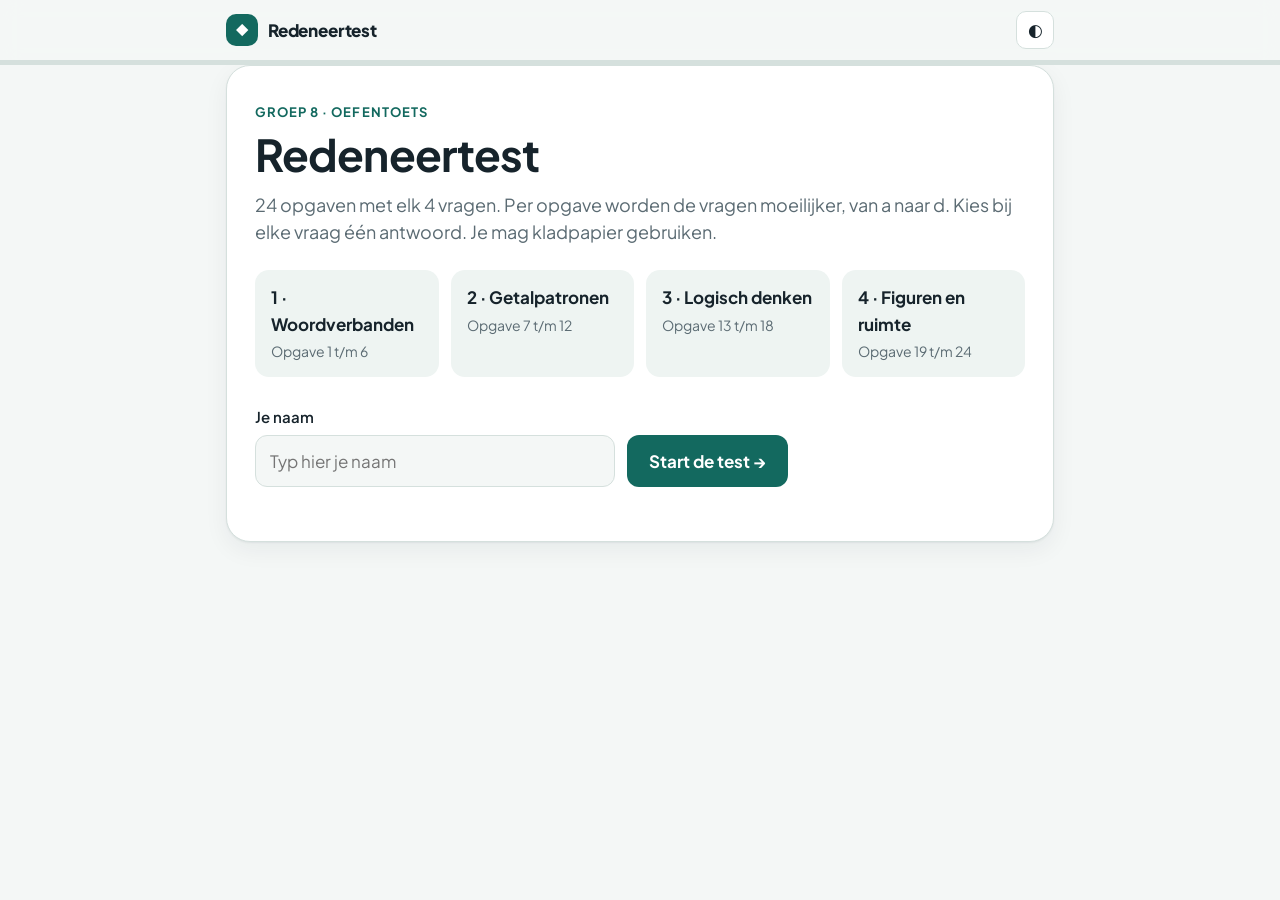
==== index.html @ 048a5d3c "Redeneertest groep 8 als interactieve website Co-Authored-By: Claude Opus 5.5 <noreply@anthropic.com" ====
<!doctype html>
<html lang="nl">
<head>
<meta charset="utf-8">
<meta name="viewport" content="width=device-width, initial-scale=1">
<title>Redeneertest Groep 8</title>
<meta name="description" content="Oefen-redeneertest voor groep 8: woordverbanden, getalpatronen, logisch denken en figuren en ruimte.">
<link rel="preconnect" href="https://fonts.googleapis.com">
<link rel="preconnect" href="https://fonts.gstatic.com" crossorigin>
<link href="https://fonts.googleapis.com/css2?family=Plus+Jakarta+Sans:wght@400;500;600;700;800&display=swap" rel="stylesheet">
<style>
:root{
  --bg:#f4f7f6; --surface:#ffffff; --surface-2:#eef4f2; --ink:#16232b; --muted:#5b6b73;
  --line:#d5e0dd; --brand:#13695f; --brand-ink:#ffffff; --brand-soft:#dcefeb;
  --good:#1f8a4c; --good-soft:#e2f5ea; --bad:#c2410c; --bad-soft:#fdeadf;
  --fig:#1b2a33; --fig-bg:#ffffff; --accent:#e0902a;
  --shadow:0 1px 2px rgba(16,35,43,.06),0 8px 24px rgba(16,35,43,.06);
  --radius:16px;
}
@media (prefers-color-scheme: dark){
  :root:not([data-theme="light"]){
    --bg:#0f1719; --surface:#172225; --surface-2:#1e2c30; --ink:#e7efed; --muted:#9db0b2;
    --line:#2c3d41; --brand:#4cc3ad; --brand-ink:#08201c; --brand-soft:#1d3a36;
    --good:#4ccf86; --good-soft:#173328; --bad:#ff8a5c; --bad-soft:#3a2219;
    --fig:#e7efed; --fig-bg:#172225; --accent:#f0b25a;
    --shadow:0 1px 2px rgba(0,0,0,.3),0 8px 24px rgba(0,0,0,.25);
  }
}
:root[data-theme="dark"]{
  --bg:#0f1719; --surface:#172225; --surface-2:#1e2c30; --ink:#e7efed; --muted:#9db0b2;
  --line:#2c3d41; --brand:#4cc3ad; --brand-ink:#08201c; --brand-soft:#1d3a36;
  --good:#4ccf86; --good-soft:#173328; --bad:#ff8a5c; --bad-soft:#3a2219;
  --fig:#e7efed; --fig-bg:#172225; --accent:#f0b25a;
  --shadow:0 1px 2px rgba(0,0,0,.3),0 8px 24px rgba(0,0,0,.25);
}
*{box-sizing:border-box}
html,body{margin:0}
body{background:var(--bg);color:var(--ink);font-family:"Plus Jakarta Sans",system-ui,-apple-system,"Segoe UI",sans-serif;font-size:17px;line-height:1.55;-webkit-font-smoothing:antialiased}
.wrap{max-width:860px;margin:0 auto;padding:0 16px}
header.top{position:sticky;top:0;z-index:10;background:color-mix(in srgb,var(--bg) 88%,transparent);backdrop-filter:blur(10px);border-bottom:1px solid var(--line)}
header.top .wrap{display:flex;align-items:center;gap:12px;height:60px}
.logo{display:flex;align-items:center;gap:10px;font-weight:800;letter-spacing:-.01em}
.logo-mark{width:32px;height:32px;border-radius:10px;background:var(--brand);color:var(--brand-ink);display:grid;place-items:center;font-size:16px}
.spacer{flex:1}
.icon-btn{border:1px solid var(--line);background:var(--surface);color:var(--ink);border-radius:10px;width:38px;height:38px;display:grid;place-items:center;cursor:pointer;font-size:17px}
.progress{height:4px;background:var(--line)}
.progress>div{height:100%;background:var(--brand);width:0;transition:width .3s ease}
main{padding:28px 0 80px}
.hidden{display:none!important}

/* Start */
.hero{background:var(--surface);border:1px solid var(--line);border-radius:24px;padding:36px 28px;box-shadow:var(--shadow)}
.eyebrow{color:var(--brand);font-weight:700;font-size:13px;letter-spacing:.08em;text-transform:uppercase}
h1{font-size:clamp(30px,6vw,44px);line-height:1.1;margin:8px 0 12px;letter-spacing:-.02em}
.lead{color:var(--muted);font-size:18px;max-width:60ch;margin:0 0 24px}
.parts{display:grid;grid-template-columns:repeat(auto-fit,minmax(170px,1fr));gap:12px;margin:0 0 28px}
.part{background:var(--surface-2);border-radius:14px;padding:14px 16px}
.part b{display:block}
.part span{color:var(--muted);font-size:14px}
label.field{display:block;font-weight:600;font-size:15px;margin-bottom:6px}
input[type=text]{width:100%;max-width:360px;font:inherit;padding:12px 14px;border-radius:12px;border:1.5px solid var(--line);background:var(--bg);color:var(--ink)}
input[type=text]:focus{outline:none;border-color:var(--brand)}
.row{display:flex;flex-wrap:wrap;gap:12px;align-items:center}
.btn{font:inherit;font-weight:700;border:0;border-radius:12px;padding:13px 22px;cursor:pointer;background:var(--brand);color:var(--brand-ink);transition:transform .08s ease,filter .15s}
.btn:hover{filter:brightness(1.07)}
.btn:active{transform:translateY(1px)}
.btn.ghost{background:transparent;color:var(--ink);border:1.5px solid var(--line)}
.btn:disabled{opacity:.4;cursor:default}
.note{color:var(--muted);font-size:14px;margin-top:18px}

/* Quiz */
.nav-strip{display:flex;gap:6px;overflow-x:auto;padding:4px 2px 14px;scrollbar-width:thin}
.nav-dot{flex:0 0 auto;min-width:38px;height:38px;border-radius:10px;border:1.5px solid var(--line);background:var(--surface);color:var(--muted);font:inherit;font-size:14px;font-weight:700;cursor:pointer;position:relative}
.nav-dot.done{background:var(--brand-soft);color:var(--brand);border-color:transparent}
.nav-dot.current{border-color:var(--brand);color:var(--ink);box-shadow:0 0 0 3px color-mix(in srgb,var(--brand) 25%,transparent)}
.nav-sep{flex:0 0 1px;background:var(--line);margin:4px 4px}
.sec-head{margin:6px 0 16px}
.sec-head .eyebrow{font-size:12px}
.sec-head h2{margin:2px 0 0;font-size:28px;letter-spacing:-.02em}
.card{background:var(--surface);border:1px solid var(--line);border-radius:var(--radius);box-shadow:var(--shadow);padding:22px 22px 8px;margin-bottom:16px}
.card-title{display:flex;align-items:center;justify-content:space-between;margin-bottom:6px}
.card-title h3{margin:0;font-size:18px}
.pill{font-size:13px;font-weight:700;color:var(--muted);background:var(--surface-2);padding:4px 10px;border-radius:999px}
.q{padding:16px 0 18px;border-top:1px solid var(--line)}
.q:first-of-type{border-top:0}
.q-head{display:flex;gap:12px;align-items:flex-start}
.q-num{flex:0 0 auto;font-weight:800;color:var(--brand);min-width:34px}
.q-text{flex:1}
.q-text b{font-weight:700}
.q-sub{color:var(--muted)}
.level{display:inline-flex;gap:3px;margin-left:6px;vertical-align:middle}
.level i{width:6px;height:6px;border-radius:50%;background:var(--line)}
.level i.on{background:var(--accent)}
.opts{display:grid;grid-template-columns:repeat(auto-fit,minmax(170px,1fr));gap:8px;margin:12px 0 0 46px}
.opts.wide{grid-template-columns:repeat(auto-fit,minmax(260px,1fr))}
.opt{display:flex;align-items:center;gap:10px;text-align:left;font:inherit;font-size:16px;padding:11px 14px;border-radius:12px;border:1.5px solid var(--line);background:var(--bg);color:var(--ink);cursor:pointer;transition:border-color .12s,background .12s}
.opt:hover{border-color:color-mix(in srgb,var(--brand) 55%,var(--line))}
.opt .k{flex:0 0 auto;width:28px;height:28px;border-radius:8px;display:grid;place-items:center;font-weight:800;font-size:14px;background:var(--surface-2);color:var(--muted)}
.opt.sel{border-color:var(--brand);background:var(--brand-soft)}
.opt.sel .k{background:var(--brand);color:var(--brand-ink)}
.opt:focus-visible{outline:3px solid color-mix(in srgb,var(--brand) 40%,transparent);outline-offset:2px}
.fig{margin:14px 0 0 46px;display:flex;flex-wrap:wrap;gap:18px;align-items:center}
.seq{display:flex;flex-wrap:wrap;gap:6px;margin-top:8px}
.seq span{min-width:44px;padding:6px 10px;text-align:center;border-radius:10px;background:var(--surface-2);font-weight:800;font-variant-numeric:tabular-nums}
.seq span.qm{background:var(--accent);color:#1b1206}
.seq span.ar{background:transparent;min-width:auto;padding:6px 2px;color:var(--muted)}
.seq span.sp{background:transparent;min-width:12px;padding:0}
.quote{display:block;margin:6px 0;padding-left:12px;border-left:3px solid var(--line)}
.foot-nav{display:flex;gap:12px;justify-content:space-between;margin-top:8px}

/* figures */
.arrows{display:flex;gap:6px;align-items:center}
.arrows svg{width:40px;height:40px}
.qbox{width:40px;height:40px;border-radius:10px;border:2px dashed var(--accent);display:grid;place-items:center;font-weight:800;color:var(--accent)}
.rules{display:grid;gap:8px}
.rule{display:flex;align-items:center;gap:10px}
.rule .to{color:var(--muted);font-weight:700}
.rule .plus{color:var(--muted);font-weight:700}
.strip{display:flex}
.strip i{width:24px;height:24px;border:2px solid var(--fig);margin-left:-2px;background:var(--fig-bg)}
.strip i:first-child{margin-left:0}
.strip i.on{background:var(--fig)}
.grid{position:relative;display:grid;gap:2px;padding:4px}
.grid .c{width:var(--s);height:var(--s);display:grid;place-items:center;font-weight:800;font-size:calc(var(--s)*.4);outline:2px solid var(--fig);background:var(--fig-bg);color:var(--fig)}
.grid .c.blank{outline:0;background:transparent}
.grid .c.on{background:var(--fig)}
.grid .c.lab{background:var(--surface-2)}
.grid .c.dot::after{content:"";width:34%;height:34%;border-radius:50%;background:var(--fig)}
.grid .c.cross::after{content:"×";font-size:calc(var(--s)*.6);line-height:1}
.grid .c.start{background:var(--accent);color:#1b1206}
.mline{position:absolute;border:0 dashed var(--accent)}
.mline.v{border-left-width:3px;top:-8px;bottom:-8px}
.mline.h{border-top-width:3px;left:-8px;right:-8px}
.rot-arrow{font-size:26px;color:var(--muted);font-weight:700}

/* Results */
.score-hero{display:grid;grid-template-columns:auto 1fr;gap:28px;align-items:center}
@media (max-width:620px){.score-hero{grid-template-columns:1fr;justify-items:center;text-align:center}}
.ring{position:relative;width:170px;height:170px}
.ring svg{width:100%;height:100%;transform:rotate(-90deg)}
.ring .val{position:absolute;inset:0;display:grid;place-items:center;text-align:center}
.ring .val b{font-size:44px;line-height:1;letter-spacing:-.03em}
.ring .val span{display:block;color:var(--muted);font-size:14px;font-weight:600}
.bars{display:grid;gap:14px;margin-top:6px}
.bar-row{display:grid;grid-template-columns:1fr auto;gap:4px 12px}
.bar-row .t{font-weight:600}
.bar-row .n{font-weight:800;font-variant-numeric:tabular-nums}
.bar{grid-column:1/-1;height:10px;border-radius:99px;background:var(--surface-2);overflow:hidden}
.bar>div{height:100%;border-radius:99px;background:var(--brand);width:0;transition:width .8s cubic-bezier(.2,.8,.2,1)}
.levels{display:grid;grid-template-columns:repeat(4,1fr);gap:8px;margin-top:18px}
.lv{background:var(--surface-2);border-radius:12px;padding:10px;text-align:center}
.lv b{display:block;font-size:20px}
.lv span{font-size:13px;color:var(--muted)}
.filter{display:flex;gap:8px;margin:28px 0 14px;flex-wrap:wrap;align-items:center}
.filter h2{margin:0 auto 0 0;font-size:22px}
.chip{font:inherit;font-size:14px;font-weight:700;padding:7px 14px;border-radius:999px;border:1.5px solid var(--line);background:var(--surface);color:var(--muted);cursor:pointer}
.chip.on{background:var(--ink);color:var(--bg);border-color:var(--ink)}
.rv{display:grid;grid-template-columns:auto 1fr;gap:4px 14px;padding:14px 0;border-top:1px solid var(--line)}
.rv:first-child{border-top:0}
.badge{width:30px;height:30px;border-radius:50%;display:grid;place-items:center;font-weight:800;font-size:15px}
.badge.ok{background:var(--good-soft);color:var(--good)}
.badge.no{background:var(--bad-soft);color:var(--bad)}
.rv .id{font-weight:800;margin-right:6px}
.rv .ans{font-size:15px;margin-top:4px}
.rv .ans .yours{color:var(--bad);font-weight:600}
.rv .ans .right{color:var(--good);font-weight:700}
.rv .why{grid-column:2;color:var(--muted);font-size:15px}
.msg{font-size:22px;font-weight:800;margin:0 0 4px;letter-spacing:-.01em}
@media (max-width:560px){
  .opts,.fig{margin-left:0}
  .card{padding:18px 16px 6px}
  .hero{padding:26px 18px}
  .q-num{min-width:30px}
}
@media print{header.top,.foot-nav,.filter .chip,#restartBtn{display:none!important}}
</style>
</head>
<body>
<header class="top">
  <div class="wrap">
    <div class="logo"><div class="logo-mark">◆</div><span>Redeneertest</span></div>
    <div class="spacer"></div>
    <button class="icon-btn" id="themeBtn" title="Licht / donker" aria-label="Wissel licht en donker">◐</button>
  </div>
  <div class="progress"><div id="progBar"></div></div>
</header>

<main class="wrap">
  <!-- START -->
  <section id="startView">
    <div class="hero">
      <div class="eyebrow">Groep 8 · oefentoets</div>
      <h1>Redeneertest</h1>
      <p class="lead">24 opgaven met elk 4 vragen. Per opgave worden de vragen moeilijker, van a naar d. Kies bij elke vraag één antwoord. Je mag kladpapier gebruiken.</p>
      <div class="parts">
        <div class="part"><b>1 · Woordverbanden</b><span>Opgave 1 t/m 6</span></div>
        <div class="part"><b>2 · Getalpatronen</b><span>Opgave 7 t/m 12</span></div>
        <div class="part"><b>3 · Logisch denken</b><span>Opgave 13 t/m 18</span></div>
        <div class="part"><b>4 · Figuren en ruimte</b><span>Opgave 19 t/m 24</span></div>
      </div>
      <label class="field" for="nameInput">Je naam</label>
      <div class="row">
        <input type="text" id="nameInput" placeholder="Typ hier je naam" autocomplete="off">
        <button class="btn" id="startBtn">Start de test →</button>
      </div>
      <p class="note" id="resumeNote"></p>
    </div>
  </section>

  <!-- QUIZ -->
  <section id="quizView" class="hidden">
    <nav class="nav-strip" id="navStrip" aria-label="Opgaven"></nav>
    <div class="sec-head"><div class="eyebrow" id="secEyebrow"></div><h2 id="secTitle"></h2></div>
    <div id="cardHost"></div>
    <div class="foot-nav">
      <button class="btn ghost" id="prevBtn">← Vorige</button>
      <button class="btn" id="nextBtn">Volgende →</button>
    </div>
  </section>

  <!-- RESULTS -->
  <section id="resultView" class="hidden">
    <div class="hero">
      <div class="score-hero">
        <div class="ring">
          <svg viewBox="0 0 120 120"><circle cx="60" cy="60" r="52" fill="none" stroke="var(--surface-2)" stroke-width="12"/><circle id="ringArc" cx="60" cy="60" r="52" fill="none" stroke="var(--brand)" stroke-width="12" stroke-linecap="round" stroke-dasharray="326.7" stroke-dashoffset="326.7" style="transition:stroke-dashoffset 1s cubic-bezier(.2,.8,.2,1)"/></svg>
          <div class="val"><div><b id="scoreNum">0</b><span id="scoreOf">van 96</span></div></div>
        </div>
        <div>
          <div class="eyebrow" id="resName">Jouw score</div>
          <p class="msg" id="scoreMsg"></p>
          <div class="bars" id="bars"></div>
        </div>
      </div>
      <div class="levels" id="levels"></div>
      <div class="row" style="margin-top:24px">
        <button class="btn" id="restartBtn">Opnieuw beginnen</button>
        <button class="btn ghost" onclick="window.print()">Afdrukken</button>
      </div>
    </div>
    <div class="filter">
      <h2>Nakijken</h2>
      <button class="chip on" data-f="all">Alles</button>
      <button class="chip" data-f="wrong">Alleen fout</button>
    </div>
    <div class="card" id="review" style="padding-bottom:12px"></div>
  </section>
</main>

<script>
/* ---------- figure helpers ---------- */
const seq = (arr) => '<div class="seq">' + arr.map(v => v === '?' ? '<span class="qm">?</span>' : v === '|' ? '<span class="sp"></span>' : v === '→' ? '<span class="ar">→</span>' : `<span>${v}</span>`).join('') + '</div>';
const arrowSvg = (deg) => `<svg viewBox="0 0 40 40" aria-hidden="true"><g transform="rotate(${deg} 20 20)" stroke="var(--fig)" stroke-width="3.2" fill="none" stroke-linecap="round" stroke-linejoin="round"><line x1="20" y1="33" x2="20" y2="8"/><polyline points="11,16 20,7 29,16"/></g></svg>`;
const arrows = (list) => '<div class="arrows">' + list.map(arrowSvg).join('') + '<div class="qbox">?</div></div>';
const shape = (type, filled, rot = 0) => {
  const f = filled ? 'var(--fig)' : 'none';
  let el = type === 'sq' ? `<rect x="8" y="8" width="24" height="24" />`
         : type === 'ci' ? `<circle cx="20" cy="20" r="13" />`
         : `<polygon points="20,6 34,31 6,31" />`;
  return `<svg viewBox="0 0 40 40" width="38" height="38" aria-hidden="true"><g transform="rotate(${rot} 20 20)" fill="${f}" stroke="var(--fig)" stroke-width="2.4" stroke-linejoin="round">${el}</g></svg>`;
};
const rules = (rows) => '<div class="rules">' + rows.map(r => `<div class="rule">${r.join('')}</div>`).join('') + '</div>';
const TO = '<span class="to">→</span>', QB = '<div class="qbox">?</div>', PLUS = '<span class="plus">+</span>';
const strip = (s) => '<div class="strip">' + [...s].map(ch => `<i class="${ch === '#' ? 'on' : ''}"></i>`).join('') + '</div>';
/* grid: rows = array of arrays. tokens: '' white, '#' black, '.' dot, 'x' cross, '_' none, '*X' highlighted label, other = label */
function grid(rows, o = {}) {
  const s = o.s || 36, gap = 2, pad = 4;
  const cols = Math.max(...rows.map(r => r.length));
  let h = `<div class="grid" style="--s:${s}px;grid-template-columns:repeat(${cols},${s}px)">`;
  rows.forEach(r => r.forEach(t => {
    let cls = 'c', txt = '';
    if (t === '#') cls += ' on';
    else if (t === '.') cls += ' dot';
    else if (t === 'x') cls += ' cross';
    else if (t === '_') cls += ' blank';
    else if (t === 'S') { cls += ' start'; txt = 'S'; }
    else if (t) { cls += o.plain ? '' : ' lab'; txt = t; }
    h += `<div class="${cls}">${txt}</div>`;
  }));
  if (o.v != null) h += `<div class="mline v" style="left:${pad + o.v * (s + gap) - gap / 2 - 1.5}px"></div>`;
  if (o.h != null) h += `<div class="mline h" style="top:${pad + o.h * (s + gap) - gap / 2 - 1.5}px"></div>`;
  return h + '</div>';
}
const rotFig = (a, b) => `${a}<span class="rot-arrow">→</span>${b}`;

/* ---------- data ---------- */
const PARTS = ['Woordverbanden', 'Getalpatronen', 'Logisch denken', 'Figuren en ruimte'];
const L = 'Wat hoort op de lege plek?';
const NB = 'Welk ding past er <b>niet bij</b>?';
const TEG = 'Welke twee woorden betekenen <b>het tegenovergestelde</b> van elkaar?';
const VR = 'Welk getal komt op de plek van het vraagteken?';
const PIJL = 'Bij elke pijl geldt <b>dezelfde regel</b>. Welk getal komt op de plek van het vraagteken?';
const ZEKER = 'Wat weet je zeker?';
const RIJ = 'In <b>elke rij</b> gebeurt hetzelfde. Wat komt op de plek van het <b>vraagteken</b>?';
const SPIEGEL = '<b>Spiegel</b> de zwarte vakjes in de <b>stippellijn</b>. Op welke vakjes komen de zwarte vakjes terecht?';
const DOB = 'Stel je voor dat je het bouwplaatje opvouwt tot een dobbelsteen.';

const OPG = [
/* DEEL 1 */
{p:0, qs:[
 {q:`Een <b>paard</b> hoort bij een <b>stal</b>. Een <b>hond</b> hoort bij …`, sub:L, o:['een hok','een riem','een bot','een voerbak'], a:0, w:'Een hok is een verblijf voor een hond, zoals een stal voor een paard.'},
 {q:`Een <b>vogel</b> hoort bij een <b>nest</b>. Een <b>bij</b> hoort bij …`, sub:L, o:['bloem','honing','korf','vleugel'], a:2, w:'Een nest is een verblijfplaats van vogels. Een korf is een verblijfplaats van bijen.'},
 {q:`Een <b>beer</b> hoort bij een <b>hol</b>. Een <b>monnik</b> (iemand die leeft voor zijn geloof) hoort bij …`, sub:L, o:['een klooster','een mantel','een klok','een kerk'], a:0, w:'Een hol is de verblijfplaats van een beer. Een monnik woont in een klooster.'},
 {q:`Een <b>bever</b> hoort bij een <b>beverburcht</b>. Een <b>mier</b> hoort bij …`, sub:L, o:['mierenkolonie','mierenpad','mierenhoop','mierenlarve'], a:2, w:'Een beverburcht is een verblijfplaats van bevers. Een mierenhoop is een verblijfplaats van mieren.'},
]},
{p:0, qs:[
 {q:NB, o:['potlood','gum','pen','viltstift'], a:1, w:'Met een potlood, pen en viltstift schrijf je. Met een gum wis je sporen van een potlood.'},
 {q:NB, o:['liniaal','schaar','meetlint','weegschaal'], a:1, w:'Met drie voorwerpen meet je iets. Met een schaar knip je.'},
 {q:NB, o:['kompas','plattegrond','wegwijzer','stopwatch'], a:3, w:'De eerste drie helpen je de weg of richting te bepalen. Een stopwatch meet tijd.'},
 {q:NB, o:['rookmelder','deurbel','wekker','microfoon'], a:3, w:'Een rookmelder, deurbel en wekker maken zelf een geluid om je te waarschuwen. Een microfoon vangt geluid op.'},
]},
{p:0, qs:[
 {q:`Een <b>wiel</b> hoort bij een <b>fiets</b>. Een <b>deur</b> hoort bij …`, sub:L, o:['huis','raam','sleutel','bel'], a:0, w:'Een wiel is deel van een fiets. Een deur is deel van een huis.'},
 {q:`Een <b>hoofdstuk</b> hoort bij een <b>boek</b>. Een <b>scène</b> hoort bij …`, sub:L, o:['toneelstuk','acteur','gordijn','publiek'], a:0, w:'Een hoofdstuk is een deel van een boek. Een scène is een deel van een toneelstuk.'},
 {q:`Een <b>bladzijde</b> hoort bij een <b>tijdschrift</b>. Een <b>strofe</b> (een groep regels) hoort bij …`, sub:L, o:['rijm','dichter','letter','gedicht'], a:3, w:'Een bladzijde is een deel van een tijdschrift. Een strofe is een groep regels in een gedicht.'},
 {q:`Een <b>winkelcentrum</b> hoort bij een <b>winkel</b>. Een <b>winkel</b> hoort bij …`, sub:L, o:['klant','korting','afdeling','bedrijventerrein'], a:2, w:'Een winkel is een deel van een winkelcentrum. Een afdeling is een deel van een winkel.'},
]},
{p:0, wide:true, qs:[
 {q:TEG, o:['hoog en groot','laag en klein','hoog en laag','groot en breed'], a:2, w:'Hoog en laag hebben een tegengestelde betekenis.'},
 {q:TEG, o:['toestaan en verbieden','aarzelen en twijfelen','verzamelen en bewaren','fluisteren en praten'], a:0, w:'Toestaan betekent dat iets mag. Verbieden betekent dat iets niet mag.'},
 {q:TEG, o:['beperken en verkleinen','verzwakken en versterken','uitstellen en verplaatsen','weigeren en afwijzen'], a:1, w:'Iets verzwakken maakt het minder sterk. Iets versterken maakt het sterker.'},
 {q:TEG, o:['bevestigen en ontkennen','uitstellen en afzeggen','herstellen en verbeteren','uitbreiden en verdelen'], a:0, w:'Bevestigen is zeggen dat iets klopt. Ontkennen is zeggen dat iets niet klopt.'},
]},
{p:0, qs:[
 {q:`Een <b>kapotte lamp</b> geeft <b>geen licht</b>. Een <b>kapotte luidspreker</b> geeft …`, sub:L, o:['geen geluid','geen stroom','geen licht','geen water'], a:0, w:'Een lamp geeft normaal licht. Een luidspreker geeft normaal geluid.'},
 {q:`<b>Doof</b> hoort bij <b>horen</b>. <b>Blind</b> hoort bij …`, sub:L, o:['voelen','zien','lezen','donker'], a:1, w:'Wie doof is, kan niet horen. Wie blind is, kan niet zien.'},
 {q:`<b>Onleesbaar</b> hoort bij <b>lezen</b>. <b>Onhoorbaar</b> hoort bij …`, sub:L, o:['spreken','zingen','horen','geluid'], a:2, w:'Iets onleesbaars kun je niet lezen. Iets onhoorbaars kun je niet horen.'},
 {q:`<b>Onverstaanbaar</b> hoort bij <b>verstaan</b>. <b>Buiten handbereik</b> hoort bij …`, sub:L, o:['aanwijzen','zien','beschrijven','pakken'], a:3, w:'Iets onverstaanbaars kun je niet verstaan. Iets buiten handbereik kun je niet pakken.'},
]},
{p:0, wide:true, qs:[
 {q:`<b>Alle merels</b> zijn <b>vogels</b>. ${ZEKER}`, o:['Alle vogels zijn merels.','Geen merel is een vogel.','Een merel is een vogel.','Een vogel kan geen merel zijn.'], a:2, w:'Elke merel valt in de groep vogels.'},
 {q:`Door <b>ijzel</b> wordt de weg <b>glad</b>. Een gladde weg is <b>gevaarlijk</b>. ${ZEKER}`, o:['Elke gladde weg is glad door ijzel.','IJzel maakt de weg gevaarlijk.','Elke gevaarlijke weg heeft ijzel.','Een weg zonder ijzel is altijd veilig.'], a:1, w:'IJzel maakt een weg eerst glad. Een gladde weg is gevaarlijk.'},
 {q:`De <b>eenden en zwanen</b> in deze vijver zijn vogels. <b>Alle vogels</b> in deze vijver hebben <b>een ring</b> om hun poot. ${ZEKER}`, o:['Alle dieren in deze vijver hebben een ring.','De eenden en zwanen in deze vijver hebben een ring.','Alle vogels met een ring zijn eenden of zwanen.','Alle eenden in Nederland hebben een ring.'], a:1, w:'De regel geldt voor alle vogels in deze vijver, dus ook voor de eenden en zwanen.'},
 {q:`<b>Alle stripboeken</b> liggen in de kast. <b>Alle boeken in de kast</b> zitten <b>in een doos</b>. Er zitten ook <b>schoolboeken</b> in dozen. ${ZEKER}`, o:['Alle stripboeken zitten in een doos.','Alle boeken in dozen liggen in de kast.','Sommige stripboeken zijn schoolboeken.','Alle schoolboeken liggen in de kast.'], a:0, w:'De stripboeken liggen in de kast. De regel over dozen geldt voor elk boek in de kast.'},
]},
/* DEEL 2 */
{p:1, qs:[
 {q:VR, f:seq([4,8,12,16,'?']), o:['20','18','21','24'], a:0, w:'Tel er steeds 4 bij op.'},
 {q:VR, f:seq([3,5,9,15,'?']), o:['23','21','22','25'], a:0, w:'De sprongen zijn +2, +4 en +6. De volgende sprong is +8.'},
 {q:VR, f:seq([4,7,13,22,34,'?']), o:['49','46','47','52'], a:0, w:'De sprongen zijn +3, +6, +9, +12, dus de volgende is +15.'},
 {q:VR, f:seq([1,3,7,14,25,'?']), o:['40','42','41','44'], a:2, w:'De sprongen +2, +4, +7 en +11 groeien met 2, 3 en 4. De volgende is +16.'},
]},
{p:1, qs:[
 {q:VR, f:seq([2,7,2,7,2,'?']), o:['2','4','5','7'], a:3, w:'De serie herhaalt steeds 2 en 7.'},
 {q:VR, f:seq([3,10,5,12,7,14,'?']), o:['11','16','9','21'], a:2, w:'Wissel +7 en −5 af. Na 14 volgt 14 − 5 = 9.'},
 {q:VR, f:seq([4,12,10,30,28,84,'?']), o:['86','82','168','252'], a:1, w:'Wissel ×3 en −2 af. Nu volgt 84 − 2 = 82.'},
 {q:VR, f:seq([8,23,11,28,14,33,17,'?']), o:['34','35','36','38'], a:3, w:'De oneven plaatsen zijn 8, 11, 14, 17. De even plaatsen zijn 23, 28, 33, 38.'},
]},
{p:1, qs:[
 {q:PIJL, f:seq([2,'→',4,'|',3,'→',6,'|',5,'→',10,'|',7,'→','?']), o:['9','12','14','21'], a:2, w:'Verdubbel elk getal.'},
 {q:PIJL, f:seq([2,'→',7,'|',5,'→',16,'|',8,'→',25,'|',11,'→','?']), o:['34','28','30','33'], a:0, w:'Vermenigvuldig met 3 en tel er 1 bij. 11 × 3 + 1 = 34.'},
 {q:PIJL, f:seq([2,'→',6,'|',3,'→',12,'|',5,'→',30,'|',9,'→','?']), o:['72','81','99','90'], a:3, w:'Vermenigvuldig elk getal met het volgende getal. 9 × 10 = 90.'},
 {q:PIJL, f:seq([2,'→',5,'|',3,'→',10,'|',4,'→',17,'|',5,'→',26,'|','?','→',50]), o:['5','6','7','8'], a:2, w:'De regel is: vermenigvuldig het getal met zichzelf en tel er 1 bij. Terugwerken: 50 − 1 = 49 en 7 × 7 = 49.'},
]},
{p:1, qs:[
 {q:'De code heeft 2 cijfers. Het <b>eerste cijfer is 4</b>. Tel je de cijfers op, <b>dan krijg je 9</b>. Wat is de code?', o:['44','49','45','54'], a:2, w:'Bij 4 moet nog 5 om samen 9 te krijgen.'},
 {q:'De code heeft 2 cijfers. <b>Samen zijn ze 11</b>. Het eerste cijfer is <b>3 groter</b> dan het tweede. Wat is de code?', o:['47','83','65','74'], a:3, w:'7 + 4 = 11 en 7 − 4 = 3.'},
 {q:'De code heeft 3 cijfers. Het eerste cijfer is <b>2 keer zo groot</b> als het laatste. Het middelste cijfer is <b>1 kleiner</b> dan het eerste. <b>Samen zijn ze 14</b>. Wat is de code?', o:['563','635','653','743'], a:2, w:'Bij een laatste cijfer 3 passen 6 en 5. 6 + 5 + 3 = 14.'},
 {q:'De code heeft <b>3 verschillende cijfers</b>. <b>Samen zijn ze 18</b>. Het eerste cijfer is <b>2 groter</b> dan het laatste. Het middelste cijfer is <b>2 keer zo groot</b> als het laatste. Wat is de code?', o:['765','684','846','927'], a:1, w:'Neem het laatste cijfer vier keer en tel er 2 bij: dat is 18. Dus het laatste cijfer is 4, en de eerste twee zijn 6 en 8.'},
]},
{p:1, qs:[
 {q:VR, f:seq([20,10,5,'?']), o:['2','2,5','3','4'], a:1, w:'Halveer steeds het vorige getal.'},
 {q:VR, f:seq([24,12,16,8,12,'?']), o:['4','5','6','8'], a:2, w:'Wissel halveren en +4 af. 12 ÷ 2 = 6.'},
 {q:VR, f:seq([64,32,35,'17,5','20,5','?']), o:['12,5','10,25','14,5','23,5'], a:1, w:'Wissel delen door 2 en +3 af. 20,5 ÷ 2 = 10,25.'},
 {q:VR, f:seq([96,48,52,26,34,17,29,'?']), o:['16,5','19','35','14,5'], a:3, w:'Halveer om de beurt. De stappen ertussen zijn +4, +8, +12. Nu halveer je 29.'},
]},
{p:1, qs:[
 {q:'<b>2 vierkanten</b> wegen samen evenveel als <b>4 driehoeken</b>. Hoeveel driehoeken wegen evenveel als één vierkant?', o:['3','5','2','6'], a:2, w:'Verdeel de 4 driehoeken over de 2 vierkanten: 2 driehoeken per vierkant.'},
 {q:'<b>2 vierkanten</b> wegen samen evenveel als <b>1 cirkel en 1 driehoek</b>. 1 cirkel weegt evenveel als <b>3 driehoeken</b>. Hoeveel driehoeken wegen evenveel als één vierkant?', o:['1','2','3','4'], a:1, w:'Twee vierkanten wegen samen evenveel als 4 driehoeken. Deel beide aantallen door 2.'},
 {q:'<b>1 cirkel</b> weegt evenveel als <b>3 driehoeken</b>. <b>2 vierkanten</b> wegen samen evenveel als <b>2 cirkels en 4 driehoeken</b>. Hoeveel driehoeken wegen evenveel als één vierkant?', o:['5','3','4','6'], a:0, w:'Twee vierkanten wegen evenveel als 2 × 3 + 4 = 10 driehoeken. Eén vierkant weegt dus 5.'},
 {q:'<b>2 vierkanten</b> wegen samen evenveel als <b>3 cirkels</b>. <b>1 cirkel en 1 vierkant</b> wegen samen evenveel als <b>10 driehoeken</b>. Hoeveel driehoeken wegen evenveel als één vierkant?', o:['6','4','5','8'], a:0, w:'Twee cirkels en twee vierkanten wegen 20 driehoeken. Ruil de twee vierkanten om voor drie cirkels: 5 cirkels = 20 driehoeken. Een cirkel weegt 4, dus een vierkant 6.'},
]},
/* DEEL 3 */
{p:2, wide:true, qs:[
 {q:`Iedereen uit het <b>schoolkoor</b> draagt <b>een groene sticker</b>. <b>Liv zit bij het koor</b>. ${ZEKER}`, o:['Liv draagt een blauwe sticker.','Liv draagt een groene sticker.','Alleen Liv heeft een groene sticker.','Iedereen met een groene sticker zit bij het koor.'], a:1, w:'Iedereen in het schoolkoor draagt een groene sticker. Liv zit bij het koor.'},
 {q:`Iedereen in het <b>schoolteam</b> draagt een <b>blauwe pet</b>. Ravi draagt een <b>blauwe pet</b>. ${ZEKER}`, o:['Ravi zit in het team.','Ravi is het enige teamlid.','Ravi kan in het team zitten.','Ravi zit niet in het team.'], a:2, w:'Iedereen in het team draagt een blauwe pet. Maar iemand buiten het team kan ook zo’n pet dragen.'},
 {q:`Alle <b>boeken van de leesclub</b> hebben <b>een sticker</b>. Alle boeken met <b>een sticker</b> liggen <b>op tafel</b>. Yara ziet een boek <b>op tafel</b>. ${ZEKER}`, o:['Het boek is van de leesclub.','Het boek heeft een sticker.','Het boek is niet van de leesclub.','Het boek kan van de leesclub zijn.'], a:3, w:'De boeken van de leesclub liggen op tafel. Er kunnen ook andere boeken op tafel liggen.'},
 {q:`Iedereen met <b>een zwempas</b> mag in het <b>diepe bad</b>. Wie in het <b>diepe bad</b> mag, krijgt een stempel. Bente krijgt <b>geen stempel</b>. ${ZEKER}`, o:['Bente heeft een zwempas.','Bente heeft geen zwempas.','Iedereen met een stempel heeft een zwempas.','Bente mag in het diepe bad.'], a:1, w:'Met een zwempas zou Bente in het diepe mogen en daardoor een stempel krijgen.'},
]},
{p:2, qs:[
 {q:'Fien staat <b>vóór Lars</b>. Lars staat <b>vóór Noud</b>. Tel vanaf de voorkant. Kijk naar <b>plek 2</b>. Wie staat daar?', o:['Fien','Noud','Lars','Dat weet je niet.'], a:2, w:'De volgorde is Fien, Lars, Noud.'},
 {q:'Aya, Bo, Cem en Dex staan in de rij. Aya staat <b>vóór Bo</b>. Cem staat <b>achter Bo</b>. Dex staat <b>vóór Aya</b>. Kijk naar <b>plek 3</b>. Wie staat daar?', o:['Bo','Aya','Cem','Dex'], a:0, w:'De volgorde is Dex, Aya, Bo, Cem.'},
 {q:'Ava, Bo, Cem, Dex en Elin staan in de rij. Elin staat <b>meteen achter Dex</b>. Cem staat <b>vóór Dex</b>. Ava staat <b>achteraan</b>. Bo staat <b>vóór Cem</b>. Kijk naar <b>plek 4</b>. Wie staat daar?', o:['Elin','Bo','Cem','Dex'], a:0, w:'De volgorde is Bo, Cem, Dex, Elin, Ava.'},
 {q:'Ami, Bo, Cem, Dex en Elin staan in de rij. Cem staat <b>ergens vóór Bo</b>. Dex staat <b>meteen achter Elin</b>. Ami staat <b>meteen vóór Bo</b>. Bo staat <b>niet achteraan</b>. Kijk naar <b>het midden</b>. Wie staat daar?', o:['Ami','Bo','Cem','Elin'], a:1, w:'Cem, Ami en Bo staan in die volgorde. Het paar Elin–Dex kan alleen daarna staan, anders staat Bo achteraan.'},
]},
{p:2, wide:true, qs:[
 {q:`<b>Als het regent</b>, <b>spelen we binnen</b>. <b>Het regent</b>. ${ZEKER}`, o:['We spelen buiten.','We spelen binnen.','Het spel gaat niet door.','De regen stopt zo.'], a:1, w:'De afspraak is: bij regen spelen we binnen. Het regent.'},
 {q:`Er zijn meerdere lades. De sleutel ligt in één ervan. Als de sleutel in de <b>rode lade</b> ligt, staat de <b>lamp aan</b>. De <b>lamp staat uit</b>. ${ZEKER}`, o:['De sleutel ligt in de rode lade.','Er is geen sleutel.','De sleutel ligt in de bovenste lade.','De sleutel ligt in een andere lade.'], a:3, w:'Als de sleutel in de rode lade lag, zou de lamp aanstaan.'},
 {q:`Als de <b>fiets in de schuur</b> staat, is de <b>deur dicht</b>. Als de <b>deur dicht</b> is, brandt het lampje. Het <b>lampje brandt niet</b>. ${ZEKER}`, o:['De fiets staat in de schuur.','De deur is dicht.','De fiets staat niet in de schuur.','De schuur is leeg.'], a:2, w:'Het lampje is uit, dus de deur is open. Met de fiets in de schuur zou de deur dicht zijn.'},
 {q:`Als het toneelstuk begint, gaat het <b>licht uit</b>, <b>klinkt er muziek</b>, of gebeurt allebei. Het <b>licht blijft aan</b>. Je hoort <b>geen muziek</b>. ${ZEKER}`, o:['Het toneelstuk is begonnen.','De zaal is leeg.','Het toneelstuk is nog niet begonnen.','Het gordijn is dicht.'], a:2, w:'Bij het begin merk je minstens één teken: het licht gaat uit of je hoort muziek. Geen van beide gebeurt.'},
]},
{p:2, wide:true, qs:[
 {q:`Dit zijn namen van fantasiedieren. <b>Alle daks zijn loms</b>. <b>Pika is een dak</b>. ${ZEKER}`, o:['Pika is geen lom.','Alle loms zijn daks.','Er bestaan geen andere loms.','Pika is een lom.'], a:3, w:'Pika valt als dak ook in de groep loms.'},
 {q:`<b>Alle zems zijn vaps</b>. <b>Geen enkele vap is een nok</b>. ${ZEKER}`, o:['Alle noks zijn zems.','Alle vaps zijn zems.','Geen enkele zem is een nok.','Sommige zems zijn noks.'], a:2, w:'Elke zem is een vap, en vaps en noks hebben geen overlap.'},
 {q:`<b>Alle loms zijn zeks</b>. <b>Geen enkele zek is een feg</b>. Een deel van de loms is <b>ook een nip</b>. ${ZEKER}`, o:['Geen enkele nip is een zek.','Sommige nips zijn geen fegs.','Alle nips zijn loms.','Geen enkele nip is een lom.'], a:1, w:'De nips die ook loms zijn, zijn zeks. Die nips kunnen geen fegs zijn.'},
 {q:`Alle daks zijn <b>loms of zeks, of allebei</b>. <b>Geen enkele lom is een feg</b>. Een deel van de daks <b>is een feg</b>. ${ZEKER}`, o:['Alle daks zijn zeks.','Sommige zeks zijn fegs.','Geen enkele zek is een lom.','Alle fegs zijn daks.'], a:1, w:'De daks die fegs zijn, kunnen geen loms zijn. Dus vallen die daks onder de zeks.'},
]},
{p:2, qs:[
 {q:'Fay, Mo en Suus kiezen <b>elk een andere kleur</b>: rood, groen of blauw. <b>Fay kiest rood</b>. <b>Mo kiest groen</b>. Je zoekt het kind dat <b>blauw kiest</b>. Wie kan het zijn?', o:['alleen Fay','alleen Mo','Fay of Mo','alleen Suus'], a:3, w:'Fay en Mo hebben rood en groen. Alleen voor Suus blijft blauw over.'},
 {q:'Mats, Liva en Zayn kiezen <b>elk een andere sport</b>: hockey, judo of tennis. <b>Mats kiest hockey</b>. Liva kiest <b>geen judo</b>. Je zoekt het kind dat <b>judo kiest</b>. Wie kan het zijn?', o:['alleen Zayn','alleen Mats','alleen Liva','Liva of Zayn'], a:0, w:'Mats kiest hockey. Liva kan dan alleen tennis kiezen. Voor Zayn blijft judo over.'},
 {q:'Liv, Mo en Noor hebben <b>elk een ander huisdier</b>: een kat, hond of konijn. Mo heeft <b>geen kat</b>. Noor heeft <b>geen hond</b>. Liv heeft <b>geen konijn</b>. Je zoekt het kind <b>met de kat</b>. Wie kan het zijn?', o:['alleen Liv','alleen Noor','Liv of Noor','Mo of Noor'], a:2, w:'Liv kan de kat hebben als Mo de hond heeft en Noor het konijn. Noor kan de kat hebben als Liv de hond heeft en Mo het konijn.'},
 {q:'Aïcha, Bo, Cem en Dewi doen <b>elk iets anders</b>: lezen, tekenen, meten of bouwen. <b>Bo leest niet</b>. Cem <b>tekent of meet</b>. Dewi <b>leest of bouwt</b>. Aïcha <b>bouwt niet</b>. Je zoekt het kind dat leest. Wie kan het zijn?', o:['alleen Aïcha','Bo of Cem','Aïcha of Dewi','alleen Dewi'], a:2, w:'Aïcha kan lezen als Dewi bouwt, Cem tekent en Bo meet. Dewi kan lezen als Bo bouwt, Cem tekent en Aïcha meet.'},
]},
{p:2, qs:[
 {q:'Ties en Mila zeggen allebei dat ze de bal hebben. <b>Eén van hen heeft gelijk</b>. <b>Ties liegt</b>. Wie heeft de bal?', o:['Ties','Mila','allebei','geen van beiden'], a:1, w:'Ties liegt over de bal. Mila zegt de waarheid en heeft hem dus.'},
 {q:'Fien of Lars heeft een stift. <b>Precies één</b> uitspraak klopt.<span class="quote">1. <b>Fien heeft de stift.</b><br>2. <b>Lars heeft de stift niet.</b><br>3. <b>Lars heeft de stift.</b></span>Wie heeft de stift?', o:['Fien','Lars','allebei','Dat weet je niet.'], a:1, w:'Bij Fien kloppen uitspraken 1 en 2. Bij Lars klopt alleen uitspraak 3.'},
 {q:'Eén kind heeft het kaartje. <b>Precies één</b> kind heeft gelijk.<span class="quote">Sam: “<b>Ik heb het kaartje.</b>”<br>Noor: “<b>Sam heeft het kaartje niet.</b>”<br>Yara: “<b>Noor heeft het kaartje niet.</b>”</span>Wie heeft het kaartje?', o:['Sam','Noor','Yara','Dat weet je niet.'], a:1, w:'Van Sam en Noor heeft er precies één gelijk. Yara liegt dus: Noor heeft het kaartje.'},
 {q:'Eén van vier kinderen heeft een munt. <b>Precies twee</b> kinderen hebben gelijk.<span class="quote">Ava: “<b>Bo heeft hem.</b>”<br>Bo: “<b>Cem of Dex</b> heeft hem.”<br>Cem: “<b>Ava heeft hem niet.</b>”<br>Dex: “<b>Bo of Dex</b> heeft hem.”</span>Wie heeft de munt?', o:['Ava','Cem','Bo','Dex'], a:1, w:'Bij Ava klopt geen uitspraak. Bij Bo of Dex kloppen er drie. Alleen bij Cem kloppen er twee: die van Bo en Cem.'},
]},
/* DEEL 4 */
{p:3, qs:[
 {q:'Welke pijl komt <b>hierna</b>?', f:arrows([0,180,0,180,0]), o:['omlaag','omhoog','rechts','links'], a:0, w:'De pijl wijst afwisselend omhoog en omlaag.'},
 {q:'Welke pijl komt <b>hierna</b>?', f:arrows([0,90,180,270]), o:['rechts','omhoog','omlaag','links'], a:1, w:'De pijl draait steeds een kwartslag met de klok mee. Na links komt omhoog.'},
 {q:'Welke pijl komt <b>hierna</b>?', f:arrows([45,0,-45,-90,-135,180]), o:['schuin rechtsboven','schuin linksonder','schuin rechtsonder','schuin linksboven'], a:2, w:'De pijl draait telkens een achtste slag tegen de klok in. Na omlaag wijst hij schuin rechtsonder.'},
 {q:'Welke pijl komt <b>hierna</b>?', f:arrows([0,90,135,225,270]), o:['links','schuin linksboven','schuin rechtsonder','omhoog'], a:3, w:'De pijl draait om en om 90° en 45° met de klok mee. Na links volgt weer een draai van 90°: omhoog.'},
]},
{p:3, qs:[
 {q:RIJ, f:rules([[shape('sq'),TO,shape('sq')],[shape('ci'),TO,shape('ci')],[shape('tr'),TO,QB]]), o:['open vierkant','gevulde driehoek','open cirkel','open driehoek'], a:3, w:'Dezelfde open figuur staat twee keer in de rij.'},
 {q:RIJ, f:rules([[shape('sq'),TO,shape('sq',1)],[shape('ci'),TO,shape('ci',1)],[shape('tr'),TO,QB]]), o:['gevulde driehoek','open driehoek','gevulde cirkel','open cirkel'], a:0, w:'Het laatste vak is de gevulde versie van de open figuur vooraan in dezelfde rij.'},
 {q:RIJ, f:rules([[shape('tr',0,0),TO,shape('tr',1,90)],[shape('tr',0,90),TO,shape('tr',1,180)],[shape('tr',0,180),TO,QB]]), o:['zwarte driehoek naar rechts','open driehoek naar links','zwarte driehoek omhoog','zwarte driehoek naar links'], a:3, w:'Draai de driehoek een kwartslag met de klok mee en vul hem. Omlaag verandert in links.'},
 {q:RIJ, f:rules([[strip('##.'),PLUS,strip('#..'),TO,strip('.#.')],[strip('..#'),PLUS,strip('.#.'),TO,strip('.##')],[strip('##.'),PLUS,strip('.##'),TO,QB]]), o:['alleen het midden zwart','links en rechts zwart','links en midden zwart','midden en rechts zwart'], a:1, w:'Een vakje wordt zwart als het in precies één van de eerste twee stroken zwart is. Het middelste vakje is in beide zwart en valt weg.'},
]},
{p:3, wide:true, qs:[
 {q:SPIEGEL, f:grid([['','#','1','2'],['','','3','4']],{v:2}), o:['2','3','1','4'], a:2, w:'Het zwarte vakje ligt bovenaan, direct tegen de spiegellijn. Dat geldt ook voor vakje 1.'},
 {q:SPIEGEL, f:grid([['#','#','1','2'],['#','','3','4'],['','','5','6']],{v:2}), o:['2, 3 en 6','1, 3 en 5','2, 4 en 6','1, 2 en 4'], a:3, w:'Spiegelen houdt elk vakje op dezelfde hoogte. Boven worden beide vakjes zwart (1 en 2). In het midden ligt het zwarte vakje ver van de lijn, dus komt het ook ver van de lijn: vakje 4.'},
 {q:SPIEGEL, f:grid([['','#',''],['#','','#'],['1','5','4'],['2','6','3']],{h:2}), o:['1, 3 en 5','2, 3 en 5','1, 4 en 6','2, 4 en 6'], a:2, w:'Dicht bij de lijn worden de twee buitenste vakjes zwart (1 en 4). Verder van de lijn wordt het middelste vakje zwart (6).'},
 {q:SPIEGEL, f:grid([['#','A','B','C','D','E'],['F','G','H','I','#','J'],['K','L','#','M','N','O']],{v:3}), o:['A, J en O','C, H en N','E, F en L','E, G en M'], a:3, w:'Binnen dezelfde rij wisselen kolom 1 en 6, 2 en 5, 3 en 4. De zwarte vakjes komen op E, G en M.'},
]},
{p:3, qs:[
 {q:'Begin <b>op S</b>. Ga <b>1 vakje omhoog</b> en <b>1 vakje naar rechts</b>. Bij welke letter eindig je?', f:grid([['A','B','C'],['S','D','E']],{plain:1}), o:['A','C','D','B'], a:3, w:'Eén omhoog brengt je op A. Eén naar rechts brengt je op B.'},
 {q:'Begin <b>op S</b>. Ga <b>2 vakjes omhoog</b>, <b>1 naar rechts</b>, <b>1 omlaag</b> en <b>1 naar rechts</b>. Bij welke letter eindig je?', f:grid([['A','B','C','D'],['E','F','G','H'],['S','I','J','K']],{plain:1}), o:['J','F','G','H'], a:2, w:'Je komt achtereenvolgens bij E, A, B, F en G.'},
 {q:'Begin op S en <b>kijk omhoog</b>. Draai steeds <b>een kwartslag op je plek</b>. Ga <b>1 vakje vooruit</b>. Draai <b>naar rechts</b> en ga <b>2 vakjes vooruit</b>. Draai weer <b>naar rechts</b> en ga <b>1 vakje vooruit</b>. Bij welke letter eindig je?', f:grid([['A','B','C','D','E'],['F','G','H','I','J'],['K','L','S','M','N'],['O','P','Q','R','T'],['U','V','W','X','Y']],{plain:1,s:32}), o:['H','N','I','J'], a:1, w:'Je gaat van S naar H, dan naar J en dan naar N.'},
 {q:'Begin <b>op S</b> en kijk naar rechts. Draai steeds <b>een kwartslag op je plek</b>. Ga 1 vakje vooruit. Draai naar rechts en ga <b>2 vooruit</b>. Draai weer naar rechts en ga <b>2 vooruit</b>. Draai naar rechts. Ga <b>1 vooruit en 1 achteruit</b>. Draai <b>naar links</b> en ga 1 vooruit. Bij welke letter eindig je?', f:grid([['Y','X','W','V','U'],['T','R','Q','P','O'],['N','M','S','L','K'],['J','I','H','G','F'],['E','D','C','B','A']],{plain:1,s:32}), o:['I','E','D','C'], a:1, w:'De route loopt via L, B, D, I en weer D. Na linksom ga je naar E.'},
]},
{p:3, qs:[
 {q:'Draai het vierkant <b>een halve slag</b>. Waar komen de tekens terecht?', f:rotFig(grid([['.',''],['','']]), grid([['A','B'],['C','D']],{plain:1})), o:['vak D','vak A','vak B','vak C'], a:0, w:'Na een halve slag gaat linksboven naar rechtsonder.'},
 {q:'Draai het vierkant <b>een kwartslag met de klok mee</b>. Waar komen de tekens terecht?', f:rotFig(grid([['','',''],['','',''],['','.','']]), grid([['','A',''],['C','','B'],['','D','']],{plain:1})), o:['vak A','vak B','vak D','vak C'], a:3, w:'Het vakje onder het midden draait naar het vakje links van het midden.'},
 {q:'Draai het vierkant <b>een kwartslag tegen de klok in</b>. De letter van <b>de stip staat als eerste</b>. Waar komen de tekens terecht?', f:rotFig(grid([['','.',''],['x','',''],['','','']]), grid([['A','B','C'],['D','E','F'],['G','H','I']],{plain:1})), o:['D en H','H en C','A en I','B en G'], a:0, w:'De stip boven het midden schuift naar links van het midden (D). Het kruisje links van het midden schuift naar onder het midden (H).'},
 {q:'Draai het vierkant <b>een halve slag</b>. Draai daarna <b>een kwartslag tegen de klok in</b>. De letter van <b>de stip staat als eerste</b>. Waar komen de tekens terecht?', f:rotFig(grid([['','.','',''],['','','',''],['','','x',''],['','','','']],{s:32}), grid([['A','B','C','D'],['E','F','G','H'],['I','J','K','L'],['M','N','O','P']],{plain:1,s:32})), o:['H en J','B en M','N en D','D en F'], a:0, w:'Samen is dit één kwartslag met de klok mee. De stip komt op rij 2, kolom 4 (H). Het kruisje komt op rij 3, kolom 2 (J).'},
]},
{p:3, qs:[
 {q:`${DOB} Kijk naar <b>vlak E</b>. Welk vlak ligt daar <b>recht tegenover</b>?`, f:grid([['_','E','_'],['B','C','D'],['_','F','_'],['_','A','_']],{plain:1}), o:['vlak A','vlak C','vlak D','vlak F'], a:3, w:'E en F vouwen vanuit C in tegengestelde richting. Op de kubus liggen ze tegenover elkaar.'},
 {q:`${DOB} Kijk naar <b>vlak C</b>. Welk vlak ligt daar <b>recht tegenover</b>?`, f:grid([['_','_','E','_'],['A','B','C','D'],['_','_','F','_']],{plain:1}), o:['vlak B','vlak A','vlak D','vlak F'], a:1, w:'Met C als voorvlak worden B en D de zijkanten. A vouwt aan B door naar de achterkant.'},
 {q:`${DOB} Kijk naar <b>vlak K</b>. Welk vlak ligt daar <b>recht tegenover</b>?`, f:grid([['_','K','_','_'],['L','M','N','O'],['_','_','_','P']],{plain:1}), o:['vlak L','vlak N','vlak O','vlak P'], a:3, w:'Vouw de lange strook rond. K komt boven en P onder, ook al zitten ze aan verschillende vlakken vast.'},
 {q:`${DOB} Kijk naar <b>vlak H</b>. Welk vlak ligt daar <b>recht tegenover</b>?`, f:grid([['_','_','M','N'],['_','K','L','_'],['H','J','_','_']],{plain:1}), o:['vlak J','vlak L','vlak M','vlak N'], a:1, w:'Volg het trappetje H, J, K, L, M, N. Na het vouwen liggen H en L tegenover elkaar.'},
]},
];

/* ---------- state ---------- */
const KEY = 'redeneertest-g8-v1';
const N = OPG.length;
let state = { name:'', answers:{}, step:0, done:false };
const qid = (i, j) => `${i + 1}${'abcd'[j]}`;
const save = () => { try { localStorage.setItem(KEY, JSON.stringify(state)); } catch (e) {} };
try { const s = JSON.parse(localStorage.getItem(KEY) || 'null'); if (s && s.answers) state = s; } catch (e) {}

const $ = (id) => document.getElementById(id);
const views = ['startView','quizView','resultView'];
function show(v){ views.forEach(x => $(x).classList.toggle('hidden', x !== v)); window.scrollTo({top:0}); }
const answeredCount = () => Object.keys(state.answers).length;
function setProgress(){ $('progBar').style.width = (answeredCount() / (N * 4) * 100) + '%'; }

/* ---------- start ---------- */
$('nameInput').value = state.name || '';
if (answeredCount() > 0 && !state.done) $('resumeNote').textContent = `Je was al bezig: ${answeredCount()} van ${N*4} vragen beantwoord. Klik op start om verder te gaan.`;
$('startBtn').onclick = () => {
  state.name = $('nameInput').value.trim();
  if (state.done) { state.answers = {}; state.step = 0; state.done = false; }
  save(); show('quizView'); renderStep();
};
$('nameInput').addEventListener('keydown', e => { if (e.key === 'Enter') $('startBtn').click(); });

/* ---------- quiz ---------- */
function renderNav(){
  let h = '';
  OPG.forEach((o, i) => {
    if (i > 0 && OPG[i-1].p !== o.p) h += '<span class="nav-sep"></span>';
    const full = [0,1,2,3].every(j => state.answers[qid(i,j)] != null);
    h += `<button class="nav-dot ${full ? 'done' : ''} ${i === state.step ? 'current' : ''}" data-i="${i}" aria-label="Opgave ${i+1}">${i+1}</button>`;
  });
  $('navStrip').innerHTML = h;
  $('navStrip').querySelectorAll('.nav-dot').forEach(b => b.onclick = () => { state.step = +b.dataset.i; save(); renderStep(); });
  const cur = $('navStrip').querySelector('.current'); if (cur) cur.scrollIntoView({block:'nearest', inline:'center'});
}
function renderStep(){
  const i = state.step, o = OPG[i];
  $('secEyebrow').textContent = `Deel ${o.p + 1} van 4`;
  $('secTitle').textContent = PARTS[o.p];
  let h = `<div class="card"><div class="card-title"><h3>Opgave ${i+1}</h3><span class="pill">${i+1} / ${N}</span></div>`;
  o.qs.forEach((q, j) => {
    const id = qid(i, j), sel = state.answers[id];
    const lvl = [0,1,2,3].map(k => `<i class="${k <= j ? 'on' : ''}"></i>`).join('');
    h += `<div class="q"><div class="q-head"><div class="q-num">${id}</div><div class="q-text">${q.q}${q.sub ? `<div class="q-sub">${q.sub}</div>` : ''}</div></div>`;
    if (q.f) h += `<div class="fig">${q.f}</div>`;
    h += `<div class="opts ${o.wide ? 'wide' : ''}" role="radiogroup" aria-label="Vraag ${id}">` + q.o.map((t, k) =>
      `<button class="opt ${sel === k ? 'sel' : ''}" role="radio" aria-checked="${sel === k}" data-q="${id}" data-k="${k}"><span class="k">${'ABCD'[k]}</span><span>${t}</span></button>`).join('') + '</div></div>';
  });
  $('cardHost').innerHTML = h + '</div>';
  $('cardHost').querySelectorAll('.opt').forEach(b => b.onclick = () => {
    state.answers[b.dataset.q] = +b.dataset.k; save();
    b.parentElement.querySelectorAll('.opt').forEach(x => { x.classList.remove('sel'); x.setAttribute('aria-checked','false'); });
    b.classList.add('sel'); b.setAttribute('aria-checked','true');
    setProgress(); renderNav();
  });
  $('prevBtn').disabled = i === 0;
  $('nextBtn').textContent = i === N - 1 ? 'Bekijk je score ✓' : 'Volgende →';
  renderNav(); setProgress();
}
$('prevBtn').onclick = () => { if (state.step > 0) { state.step--; save(); renderStep(); window.scrollTo({top:0, behavior:'smooth'}); } };
$('nextBtn').onclick = () => {
  if (state.step < N - 1) { state.step++; save(); renderStep(); window.scrollTo({top:0, behavior:'smooth'}); return; }
  const open = N * 4 - answeredCount();
  if (open > 0 && !confirm(`Je hebt nog ${open} ${open === 1 ? 'vraag' : 'vragen'} niet beantwoord. Wil je toch je score bekijken?`)) return;
  state.done = true; save(); showResults();
};

/* ---------- results ---------- */
let filter = 'all';
function showResults(){
  show('resultView'); setProgress();
  let total = 0; const perPart = [0,0,0,0], perLvl = [0,0,0,0];
  OPG.forEach((o, i) => o.qs.forEach((q, j) => { if (state.answers[qid(i,j)] === q.a) { total++; perPart[o.p]++; perLvl[j]++; } }));
  const pct = total / (N * 4);
  $('resName').textContent = state.name ? `Score van ${state.name}` : 'Jouw score';
  $('scoreMsg').textContent = pct >= .9 ? 'Fantastisch gedaan! 🌟' : pct >= .75 ? 'Heel goed gedaan! 🎉' : pct >= .55 ? 'Goed bezig! 👍' : pct >= .35 ? 'Mooi geprobeerd, oefenen helpt! 💪' : 'Blijf oefenen, je wordt steeds beter! 🌱';
  $('bars').innerHTML = PARTS.map((p, k) => `<div class="bar-row"><span class="t">${p}</span><span class="n">${perPart[k]} / 24</span><div class="bar"><div data-w="${perPart[k]/24*100}"></div></div></div>`).join('');
  $('levels').innerHTML = ['a · makkelijk','b','c','d · moeilijk'].map((t, k) => `<div class="lv"><b>${perLvl[k]}/24</b><span>vragen ${t}</span></div>`).join('');
  let n = 0; const target = total, el = $('scoreNum');
  const tick = () => { n = Math.min(target, n + Math.max(1, Math.ceil(target / 30))); el.textContent = n; if (n < target) requestAnimationFrame(tick); };
  el.textContent = '0'; requestAnimationFrame(() => {
    tick();
    $('ringArc').style.strokeDashoffset = 326.7 * (1 - pct);
    document.querySelectorAll('.bar>div').forEach(d => d.style.width = d.dataset.w + '%');
  });
  renderReview();
}
function renderReview(){
  let h = '';
  OPG.forEach((o, i) => o.qs.forEach((q, j) => {
    const id = qid(i,j), mine = state.answers[id], ok = mine === q.a;
    if (filter === 'wrong' && ok) return;
    const plain = (s) => s.replace(/<span class="quote">[\s\S]*?<\/span>/, ' … ').replace(/<[^>]+>/g, '');
    h += `<div class="rv"><div class="badge ${ok ? 'ok' : 'no'}">${ok ? '✓' : '✗'}</div><div><span class="id">${id}</span>${plain(q.q)}
      <div class="ans">${ok ? `<span class="right">${'ABCD'[q.a]} · ${q.o[q.a]}</span>` :
        `${mine == null ? '<span class="yours">Niet beantwoord</span>' : `Jouw antwoord: <span class="yours">${'ABCD'[mine]} · ${q.o[mine]}</span>`} · Goed: <span class="right">${'ABCD'[q.a]} · ${q.o[q.a]}</span>`}</div></div>
      <div class="why">${q.w}</div></div>`;
  }));
  $('review').innerHTML = h || '<p style="padding:8px 0 4px;margin:0">Alles goed! Er is niets om na te kijken. 🎉</p>';
}
document.querySelectorAll('.chip').forEach(c => c.onclick = () => {
  filter = c.dataset.f; document.querySelectorAll('.chip').forEach(x => x.classList.toggle('on', x === c)); renderReview();
});
$('restartBtn').onclick = () => {
  if (!confirm('Alle antwoorden wissen en opnieuw beginnen?')) return;
  state = { name: state.name, answers:{}, step:0, done:false }; save(); setProgress();
  $('resumeNote').textContent = ''; show('startView');
};

/* ---------- theme ---------- */
$('themeBtn').onclick = () => {
  const root = document.documentElement;
  const dark = root.dataset.theme ? root.dataset.theme === 'dark' : matchMedia('(prefers-color-scheme: dark)').matches;
  root.dataset.theme = dark ? 'light' : 'dark';
  try { localStorage.setItem(KEY + '-theme', root.dataset.theme); } catch (e) {}
};
try { const t = localStorage.getItem(KEY + '-theme'); if (t) document.documentElement.dataset.theme = t; } catch (e) {}

/* ---------- boot ---------- */
setProgress();
if (state.done) showResults();
</script>
</body>
</html>
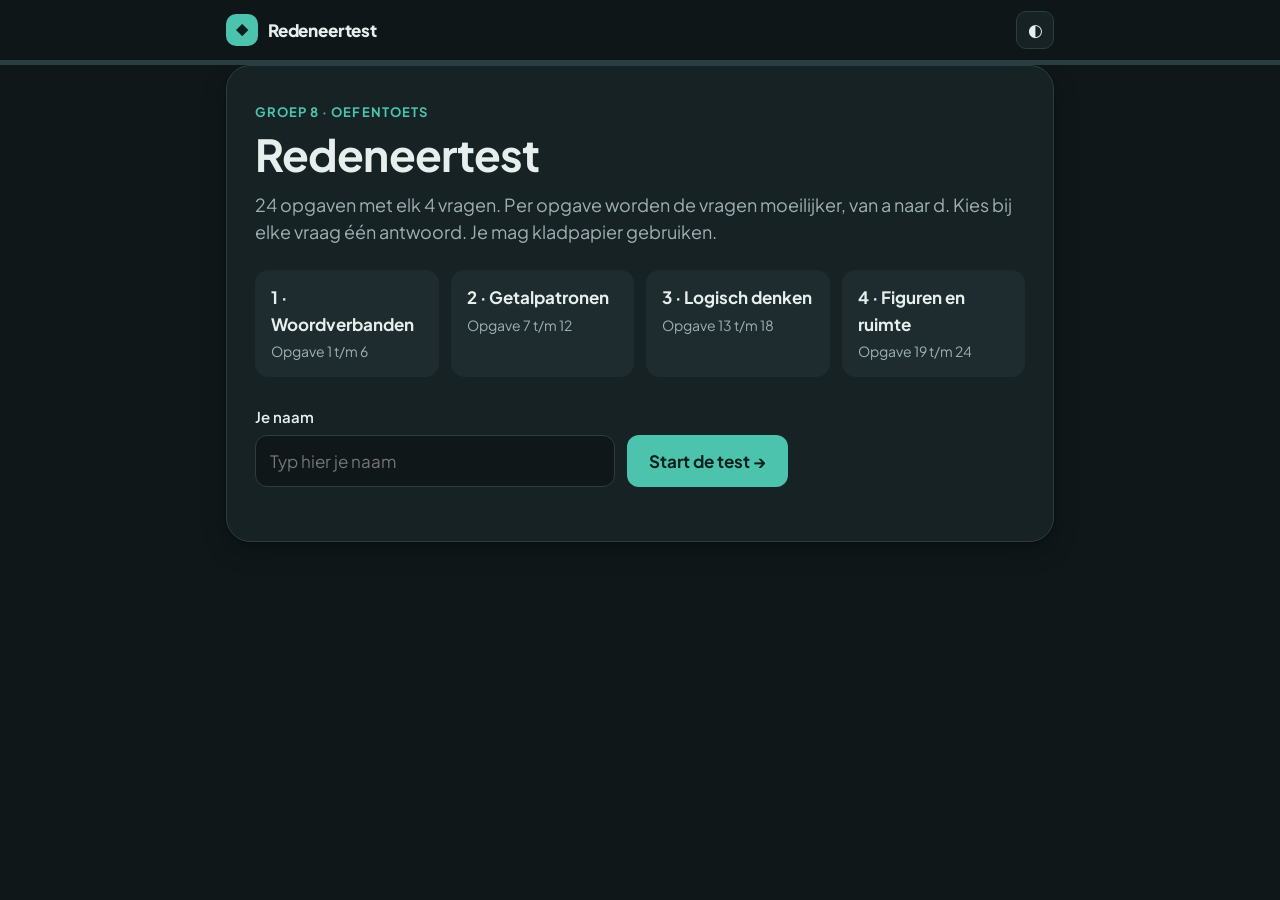
==== commit ceea57df: "Donkere weergave als standaard Co-Authored-By: Claude Opus 5.5 <noreply@anthropic.com>" ====
--- a/index.html
+++ b/index.html
@@ -5,6 +5,10 @@
 <meta name="viewport" content="width=device-width, initial-scale=1">
 <title>Redeneertest Groep 8</title>
 <meta name="description" content="Oefen-redeneertest voor groep 8: woordverbanden, getalpatronen, logisch denken en figuren en ruimte.">
+<script>
+  /* Donker is standaard; een opgeslagen keuze (licht/donker) gaat voor. */
+  (function(){ var t = 'dark'; try { t = localStorage.getItem('redeneertest-g8-v1-theme') || 'dark'; } catch (e) {} document.documentElement.dataset.theme = t; })();
+</script>
 <link rel="preconnect" href="https://fonts.googleapis.com">
 <link rel="preconnect" href="https://fonts.gstatic.com" crossorigin>
 <link href="https://fonts.googleapis.com/css2?family=Plus+Jakarta+Sans:wght@400;500;600;700;800&display=swap" rel="stylesheet">
